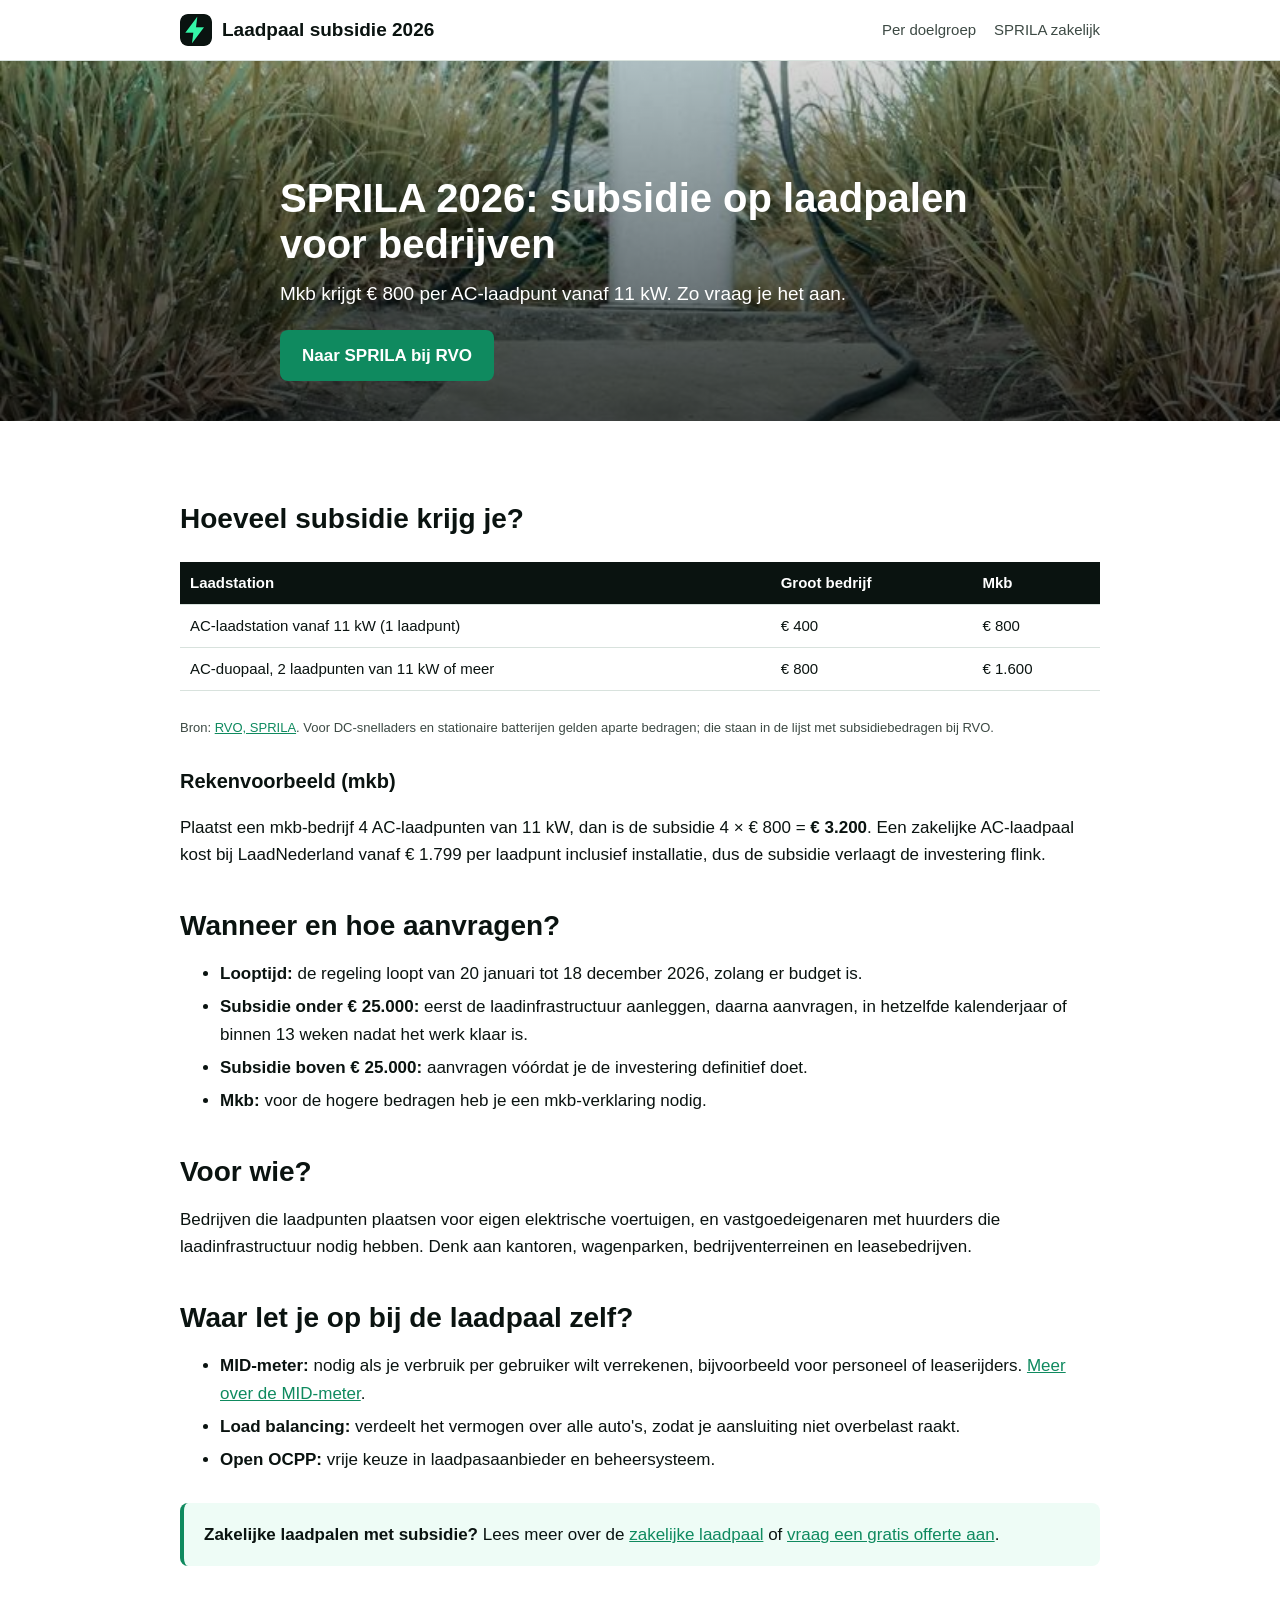
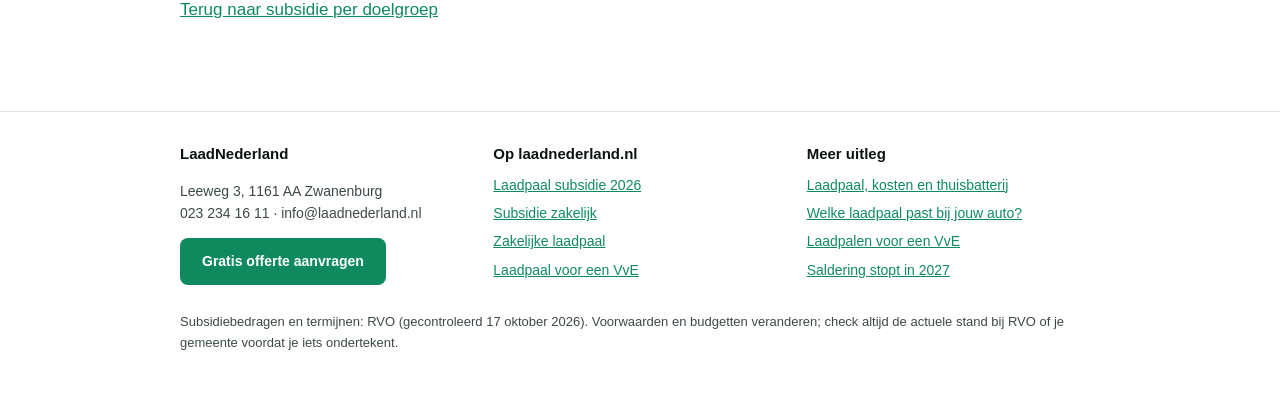
==== sprila.html @ 200b6baa "Add files via upload" ====
<!doctype html>
<html lang="nl"><head><meta charset="utf-8"><meta name="viewport" content="width=device-width,initial-scale=1">
<title>SPRILA 2026: subsidie op laadpalen voor bedrijven</title><meta name="description" content="SPRILA 2026: € 800 per AC-laadpunt voor mkb, € 400 voor grote bedrijven. Bedragen, voorwaarden, termijnen en een rekenvoorbeeld.">
<link rel="canonical" href="https://laadnederland.github.io/sprila.html">
<link rel="icon" href="icon.png"><link rel="stylesheet" href="style.css"></head><body>
<header class="top"><div class="wrap"><a class="merk" href="./"><img src="icon.png" alt="">Laadpaal subsidie 2026</a>
<nav><a href="./">Per doelgroep</a><a href="sprila.html">SPRILA zakelijk</a></nav></div></header>
<section class="hero" style="background-image:url(bedrijven.jpg)"><div class="wrap">
<h1>SPRILA 2026: subsidie op laadpalen voor bedrijven</h1><p>Mkb krijgt € 800 per AC-laadpunt vanaf 11 kW. Zo vraag je het aan.</p><a class="knop" href="https://www.rvo.nl/sprila">Naar SPRILA bij RVO</a></div></section>
<main><div class="wrap">
<h2>Hoeveel subsidie krijg je?</h2>
<div class="tabel"><table><tr><th>Laadstation</th><th>Groot bedrijf</th><th>Mkb</th></tr>
<tr><td>AC-laadstation vanaf 11 kW (1 laadpunt)</td><td>€ 400</td><td>€ 800</td></tr>
<tr><td>AC-duopaal, 2 laadpunten van 11 kW of meer</td><td>€ 800</td><td>€ 1.600</td></tr></table></div>
<p class="bron">Bron: <a href="https://www.rvo.nl/sprila">RVO, SPRILA</a>. Voor DC-snelladers en stationaire batterijen gelden aparte bedragen; die staan in de lijst met subsidiebedragen bij RVO.</p>
<h3>Rekenvoorbeeld (mkb)</h3>
<p>Plaatst een mkb-bedrijf 4 AC-laadpunten van 11 kW, dan is de subsidie 4 × € 800 = <b>€ 3.200</b>. Een zakelijke AC-laadpaal kost bij LaadNederland vanaf € 1.799 per laadpunt inclusief installatie, dus de subsidie verlaagt de investering flink.</p>
<h2>Wanneer en hoe aanvragen?</h2>
<ul>
<li><b>Looptijd:</b> de regeling loopt van 20 januari tot 18 december 2026, zolang er budget is.</li>
<li><b>Subsidie onder € 25.000:</b> eerst de laadinfrastructuur aanleggen, daarna aanvragen, in hetzelfde kalenderjaar of binnen 13 weken nadat het werk klaar is.</li>
<li><b>Subsidie boven € 25.000:</b> aanvragen vóórdat je de investering definitief doet.</li>
<li><b>Mkb:</b> voor de hogere bedragen heb je een mkb-verklaring nodig.</li>
</ul>
<h2>Voor wie?</h2>
<p>Bedrijven die laadpunten plaatsen voor eigen elektrische voertuigen, en vastgoedeigenaren met huurders die laadinfrastructuur nodig hebben. Denk aan kantoren, wagenparken, bedrijventerreinen en leasebedrijven.</p>
<h2>Waar let je op bij de laadpaal zelf?</h2>
<ul>
<li><b>MID-meter:</b> nodig als je verbruik per gebruiker wilt verrekenen, bijvoorbeeld voor personeel of leaserijders. <a href="https://sites.google.com/view/laadnederland/laadpaal-met-mid-meter">Meer over de MID-meter</a>.</li>
<li><b>Load balancing:</b> verdeelt het vermogen over alle auto's, zodat je aansluiting niet overbelast raakt.</li>
<li><b>Open OCPP:</b> vrije keuze in laadpasaanbieder en beheersysteem.</li>
</ul>
<div class="blok"><b>Zakelijke laadpalen met subsidie?</b> Lees meer over de <a href="https://laadnederland.nl/zakelijke-laadpaal/">zakelijke laadpaal</a> of <a href="https://laadnederland.nl/offerte/">vraag een gratis offerte aan</a>.</div>
<p><a href="./">Terug naar subsidie per doelgroep</a></p>
</div></main>
<footer><div class="wrap"><div class="kol">
<div><h4>LaadNederland</h4><p>Leeweg 3, 1161 AA Zwanenburg<br>023 234 16 11 · info@laadnederland.nl</p>
<p><a class="knop" href="https://laadnederland.nl/offerte/">Gratis offerte aanvragen</a></p></div>
<div><h4>Op laadnederland.nl</h4><ul>
<li><a href="https://laadnederland.nl/laadpaal-subsidie/">Laadpaal subsidie 2026</a></li>
<li><a href="https://laadnederland.nl/laadpaal-subsidie/zakelijk/">Subsidie zakelijk</a></li>
<li><a href="https://laadnederland.nl/zakelijke-laadpaal/">Zakelijke laadpaal</a></li>
<li><a href="https://laadnederland.nl/laadpaal-vve/">Laadpaal voor een VvE</a></li></ul></div>
<div><h4>Meer uitleg</h4><ul>
<li><a href="https://sites.google.com/view/laadnederland">Laadpaal, kosten en thuisbatterij</a></li>
<li><a href="https://laadnederland.netlify.app/">Welke laadpaal past bij jouw auto?</a></li>
<li><a href="https://info4378113.wixsite.com/laadnederland">Laadpalen voor een VvE</a></li>
<li><a href="https://laadnederland.substack.com/p/saldering-stopt-in-2027-wat-betekent">Saldering stopt in 2027</a></li></ul></div>
</div><p class="bron">Subsidiebedragen en termijnen: RVO (gecontroleerd 17 oktober 2026). Voorwaarden en budgetten veranderen; check altijd de actuele stand bij RVO of je gemeente voordat je iets ondertekent.</p></div></footer>
</body></html>
---- style.css ----
:root{--ink:#0a1310;--ink2:#3d4a44;--groen:#0f8a5f;--licht:#eefcf6;--lijn:#d8e2dd;--bg:#ffffff}
*{box-sizing:border-box}
body{margin:0;font-family:-apple-system,"Segoe UI",Helvetica,Arial,sans-serif;color:var(--ink);background:var(--bg);line-height:1.6;font-size:17px}
a{color:var(--groen)}
.wrap{max-width:960px;margin:0 auto;padding:0 20px}
header.top{border-bottom:1px solid var(--lijn);background:#fff}
header.top .wrap{display:flex;align-items:center;justify-content:space-between;gap:16px;padding-top:14px;padding-bottom:14px;flex-wrap:wrap}
.merk{display:flex;align-items:center;gap:10px;font-weight:700;color:var(--ink);text-decoration:none;font-size:19px}
.merk img{width:32px;height:32px;border-radius:8px}
nav a{margin-left:18px;text-decoration:none;color:var(--ink2);font-size:15px}
nav a:hover{color:var(--groen)}
.hero{position:relative;color:#fff;background:#0a1310 center/cover no-repeat;min-height:360px;display:flex;align-items:flex-end}
.hero::before{content:"";position:absolute;inset:0;background:linear-gradient(180deg,rgba(0,0,0,.15),rgba(0,0,0,.65))}
.hero .wrap{position:relative;padding-top:60px;padding-bottom:40px}
.hero h1{font-size:40px;line-height:1.15;margin:0 0 12px;max-width:720px}
.hero p{font-size:19px;margin:0 0 20px;max-width:640px}
.knop{display:inline-block;background:var(--groen);color:#fff;padding:12px 22px;border-radius:8px;text-decoration:none;font-weight:600}
.knop.wit{background:#fff;color:var(--ink)}
main{padding:40px 0 20px}
h2{font-size:28px;line-height:1.25;margin:40px 0 12px}
h3{font-size:20px;margin:26px 0 8px}
.kaarten{display:grid;grid-template-columns:repeat(auto-fit,minmax(200px,1fr));gap:18px;margin:20px 0}
.kaart{border:1px solid var(--lijn);border-radius:12px;overflow:hidden;background:#fff}
.kaart img{width:100%;height:150px;object-fit:cover;display:block}
.kaart div{padding:14px 16px}
.kaart h3{margin:0 0 6px;font-size:18px}
.kaart p{margin:0 0 8px;font-size:15px;color:var(--ink2)}
table{width:100%;border-collapse:collapse;margin:14px 0;font-size:15px}
th,td{text-align:left;padding:9px 10px;border-bottom:1px solid var(--lijn)}
th{background:var(--ink);color:#fff}
.tabel{overflow-x:auto}
.cijfers{display:grid;grid-template-columns:repeat(auto-fit,minmax(180px,1fr));gap:14px;margin:20px 0}
.cijfer{background:var(--licht);border-radius:12px;padding:16px}
.cijfer b{display:block;font-size:26px;color:var(--groen)}
.blok{background:var(--licht);border-left:4px solid var(--groen);padding:18px 20px;border-radius:8px;margin:30px 0}
ol li,ul li{margin:6px 0}
.faq h3{font-size:18px}
footer{border-top:1px solid var(--lijn);margin-top:50px;padding:30px 0;font-size:14px;color:var(--ink2)}
footer .kol{display:grid;grid-template-columns:repeat(auto-fit,minmax(220px,1fr));gap:20px}
footer h4{margin:0 0 8px;color:var(--ink);font-size:15px}
footer ul{list-style:none;padding:0;margin:0}
.bron{font-size:13px;color:var(--ink2)}
@media(max-width:600px){.hero h1{font-size:30px}nav a{margin:0 14px 0 0}h2{font-size:24px}}
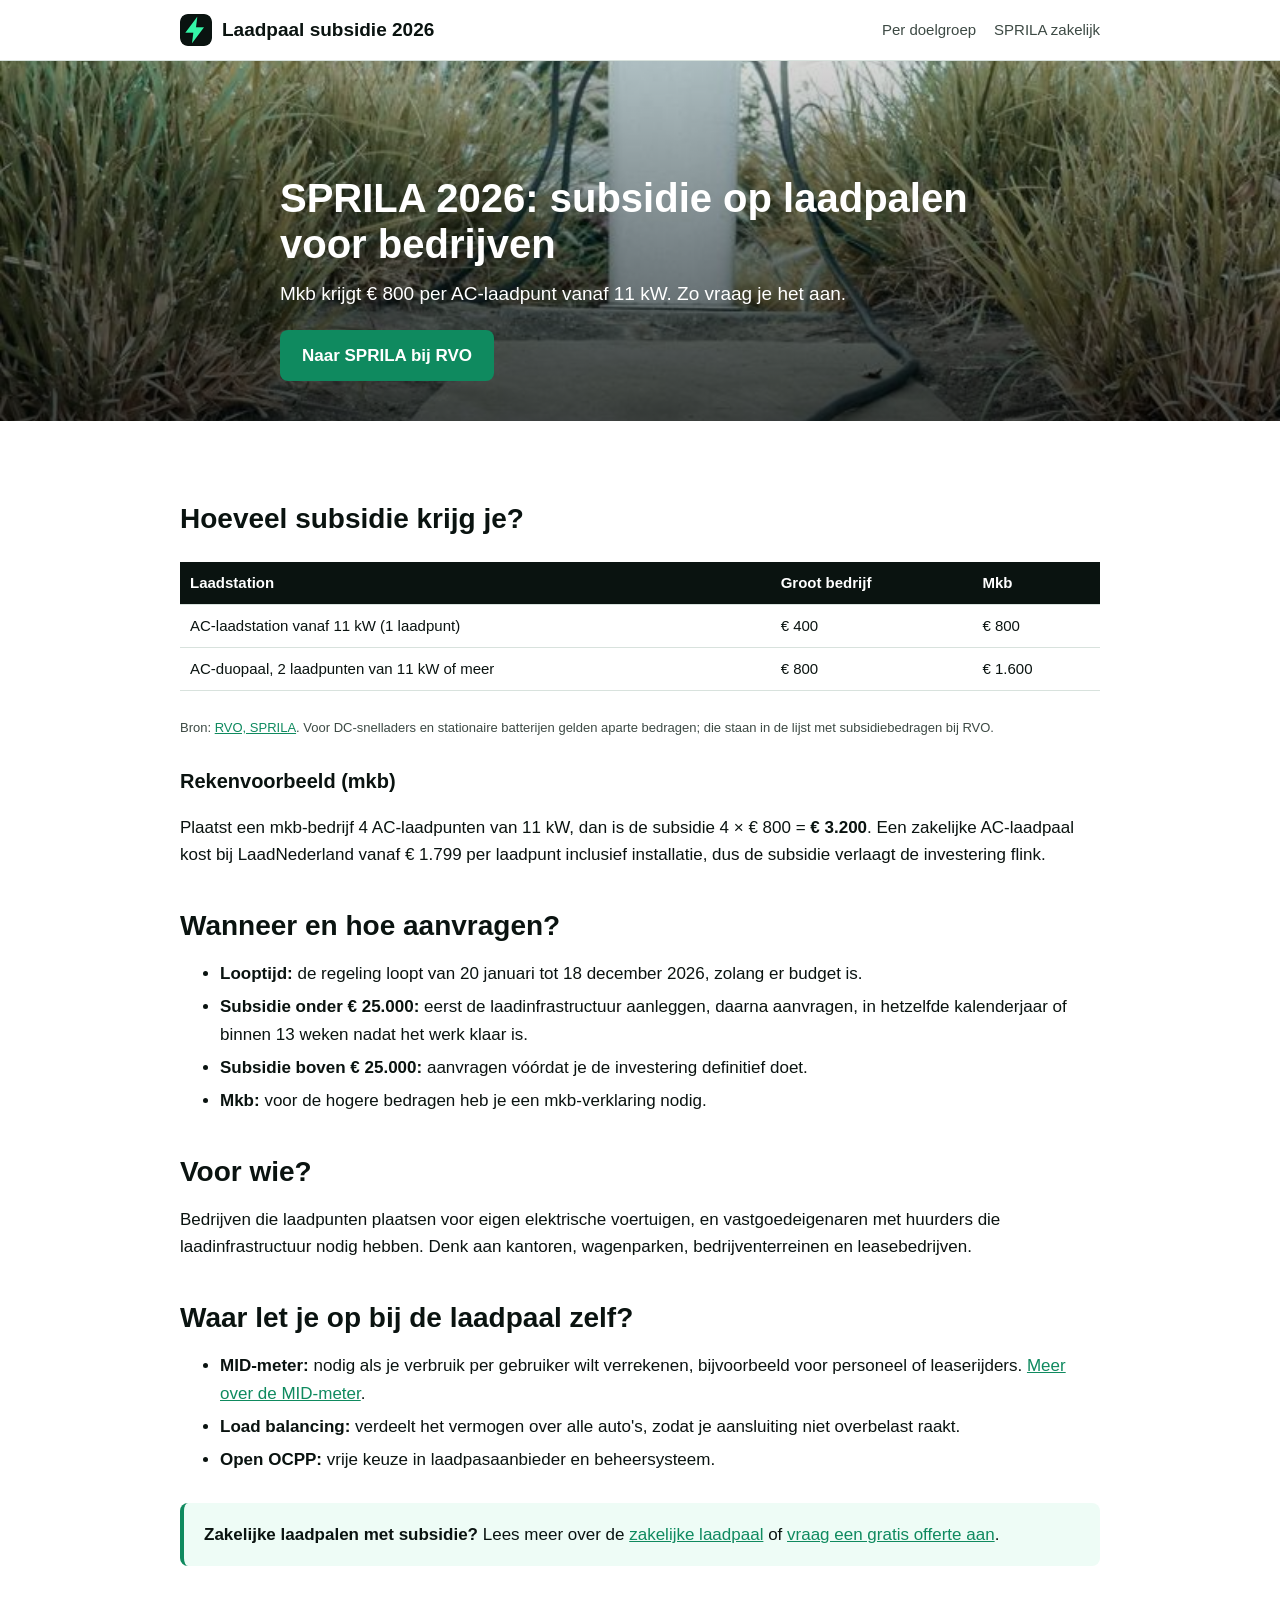
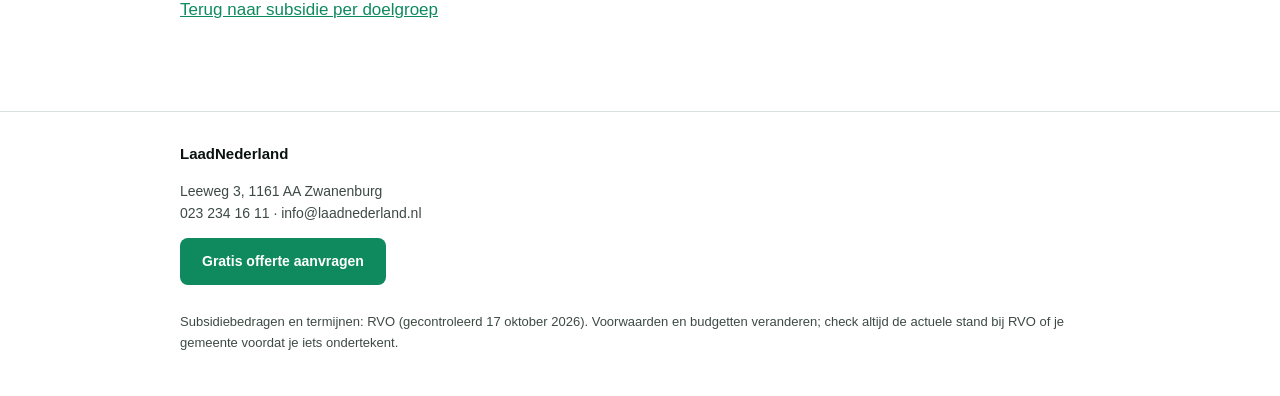
==== commit 04b4d98f: "Add files via upload" ====
--- a/sprila.html
+++ b/sprila.html
@@ -36,15 +36,5 @@
 <footer><div class="wrap"><div class="kol">
 <div><h4>LaadNederland</h4><p>Leeweg 3, 1161 AA Zwanenburg<br>023 234 16 11 · info@laadnederland.nl</p>
 <p><a class="knop" href="https://laadnederland.nl/offerte/">Gratis offerte aanvragen</a></p></div>
-<div><h4>Op laadnederland.nl</h4><ul>
-<li><a href="https://laadnederland.nl/laadpaal-subsidie/">Laadpaal subsidie 2026</a></li>
-<li><a href="https://laadnederland.nl/laadpaal-subsidie/zakelijk/">Subsidie zakelijk</a></li>
-<li><a href="https://laadnederland.nl/zakelijke-laadpaal/">Zakelijke laadpaal</a></li>
-<li><a href="https://laadnederland.nl/laadpaal-vve/">Laadpaal voor een VvE</a></li></ul></div>
-<div><h4>Meer uitleg</h4><ul>
-<li><a href="https://sites.google.com/view/laadnederland">Laadpaal, kosten en thuisbatterij</a></li>
-<li><a href="https://laadnederland.netlify.app/">Welke laadpaal past bij jouw auto?</a></li>
-<li><a href="https://info4378113.wixsite.com/laadnederland">Laadpalen voor een VvE</a></li>
-<li><a href="https://laadnederland.substack.com/p/saldering-stopt-in-2027-wat-betekent">Saldering stopt in 2027</a></li></ul></div>
 </div><p class="bron">Subsidiebedragen en termijnen: RVO (gecontroleerd 17 oktober 2026). Voorwaarden en budgetten veranderen; check altijd de actuele stand bij RVO of je gemeente voordat je iets ondertekent.</p></div></footer>
 </body></html>
